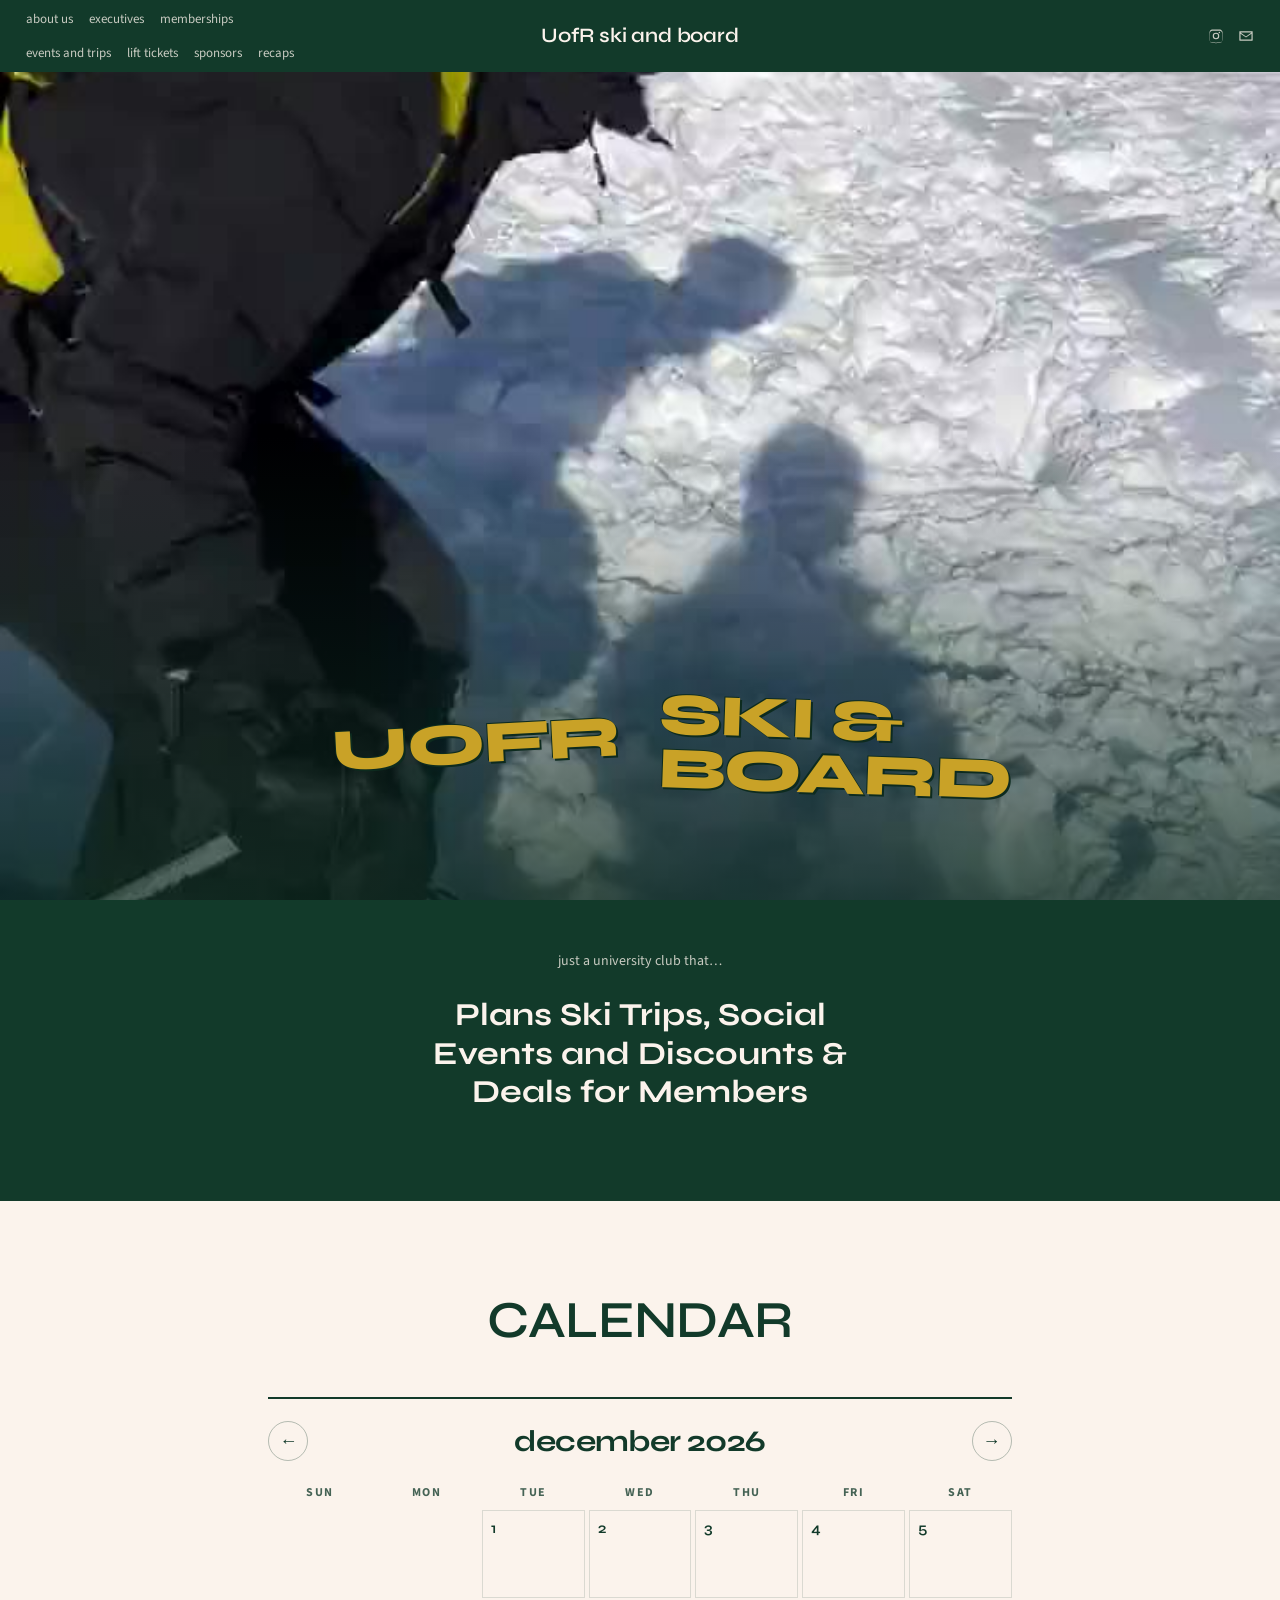
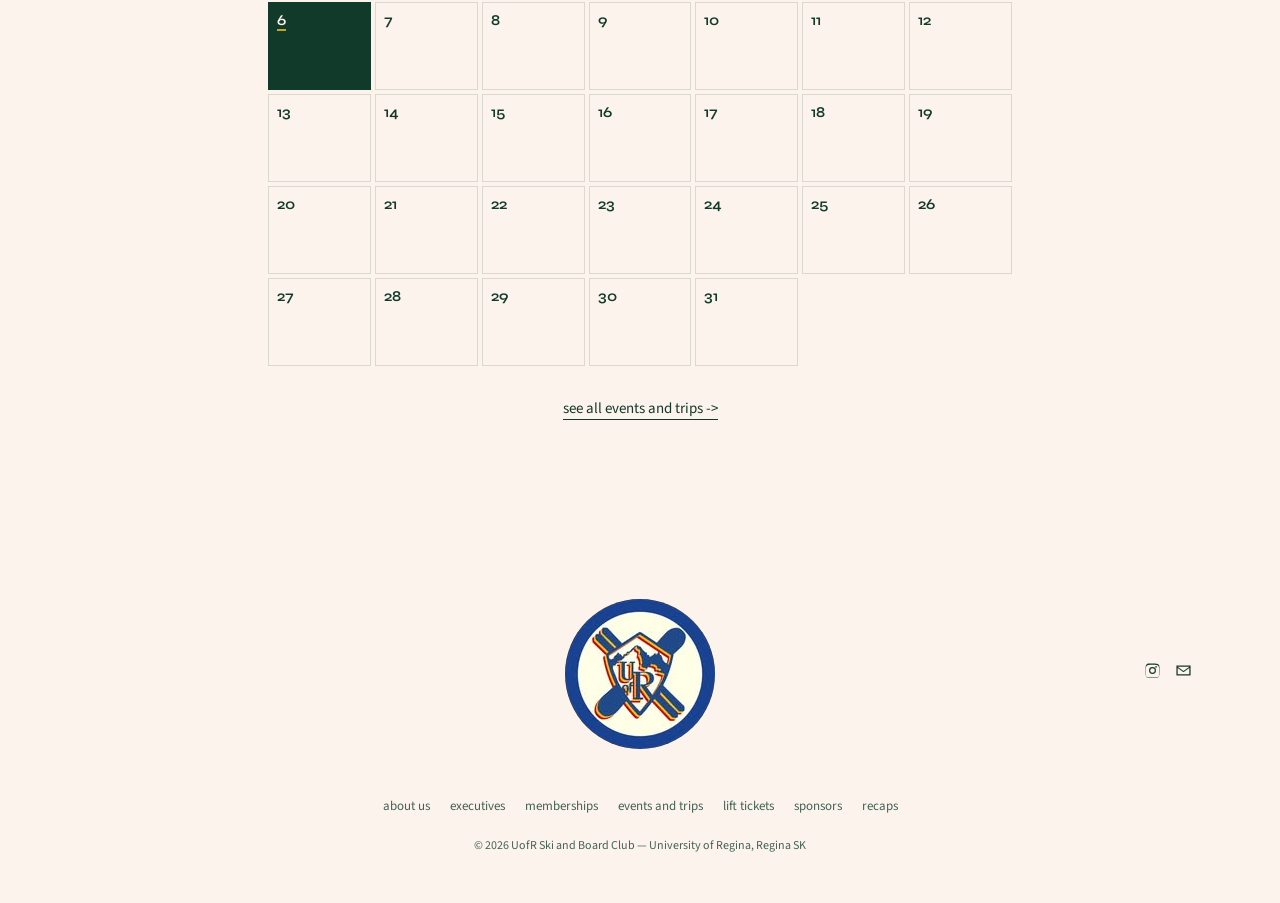
==== index.html @ d473a4e5 "Simplify memberships page to coming-soon message Co-Authored-By: Claude Opus 5.5 <noreply@anthropic." ====
<!DOCTYPE html>
<html lang="en">
<head>
  <meta charset="UTF-8" />
  <meta name="viewport" content="width=device-width, initial-scale=1.0" />
  <title>UofR Ski and Board</title>
  <link rel="stylesheet" href="css/styles.css?v=15" />
  <link rel="icon" href="favicon.ico" sizes="any" />
  <link rel="icon" type="image/png" sizes="32x32" href="images/logo/favicon-32.png" />
  <link rel="icon" type="image/png" sizes="192x192" href="images/logo/icon-192.png" />
  <link rel="apple-touch-icon" href="images/logo/apple-touch-icon.png" />
  <link rel="preconnect" href="https://fonts.googleapis.com" />
  <link rel="preconnect" href="https://fonts.gstatic.com" crossorigin />
  <link href="https://fonts.googleapis.com/css2?family=Syne:wght@500;600;700;800&family=Source+Sans+3:wght@400;600;700&display=swap" rel="stylesheet" />
</head>
<body>

  <header class="hdr">
    <div class="hdr-grid">
      <button class="hdr-toggle" id="hdrToggle" aria-label="Toggle menu" aria-expanded="false">
        <span></span><span></span><span></span>
      </button>

      <nav class="hdr-nav" id="hdrNav" aria-label="Main">
        <ul>
          <li><a href="about.html">about us</a></li>
          <li><a href="executives.html">executives</a></li>
          <li><a href="memberships.html">memberships</a></li>
          <li class="nav-break" aria-hidden="true"></li>
          <li><a href="events.html">events and trips</a></li>
          <li><a href="lift-tickets.html">lift tickets</a></li>
          <li><a href="sponsors.html">sponsors</a></li>
          <li><a href="recaps.html">recaps</a></li>
        </ul>
      </nav>

      <a class="hdr-brand" href="index.html">UofR ski and board</a>

      <div class="hdr-social">
        <a href="https://www.instagram.com/uofrskiandboard/" target="_blank" rel="noopener noreferrer" aria-label="Instagram"><svg viewBox="0 0 24 24" aria-hidden="true"><path d="M12 2.2c3.2 0 3.6 0 4.9.1 1.2.1 1.8.2 2.2.4.6.2 1 .5 1.4.9.4.4.7.8.9 1.4.2.4.3 1 .4 2.2.1 1.3.1 1.7.1 4.9s0 3.6-.1 4.9c-.1 1.2-.2 1.8-.4 2.2-.2.6-.5 1-.9 1.4-.4.4-.8.7-1.4.9-.4.2-1 .3-2.2.4-1.3.1-1.7.1-4.9.1s-3.6 0-4.9-.1c-1.2-.1-1.8-.2-2.2-.4-.6-.2-1-.5-1.4-.9-.4-.4-.7-.8-.9-1.4-.2-.4-.3-1-.4-2.2C2.2 15.6 2.2 15.2 2.2 12s0-3.6.1-4.9c.1-1.2.2-1.8.4-2.2.2-.6.5-1 .9-1.4.4-.4.8-.7 1.4-.9.4-.2 1-.3 2.2-.4C8.4 2.2 8.8 2.2 12 2.2zm0 1.8c-3.1 0-3.5 0-4.7.1-1.1.05-1.7.2-2.1.35-.5.2-.9.43-1.3.83-.4.4-.63.8-.83 1.3-.15.4-.3 1-.35 2.1-.06 1.2-.07 1.6-.07 4.7s0 3.5.07 4.7c.05 1.1.2 1.7.35 2.1.2.5.43.9.83 1.3.4.4.8.63 1.3.83.4.15 1 .3 2.1.35 1.2.06 1.6.07 4.7.07s3.5 0 4.7-.07c1.1-.05 1.7-.2 2.1-.35.5-.2.9-.43 1.3-.83.4-.4.63-.8.83-1.3.15-.4.3-1 .35-2.1.06-1.2.07-1.6.07-4.7s0-3.5-.07-4.7c-.05-1.1-.2-1.7-.35-2.1-.2-.5-.43-.9-.83-1.3-.4-.4-.8-.63-1.3-.83-.4-.15-1-.3-2.1-.35-1.2-.06-1.6-.07-4.7-.07zm0 3.1a4.9 4.9 0 110 9.8 4.9 4.9 0 010-9.8zm0 8.1a3.2 3.2 0 100-6.4 3.2 3.2 0 000 6.4zm6.2-8.3a1.15 1.15 0 11-2.3 0 1.15 1.15 0 012.3 0z"/></svg></a>
        <a href="mailto:uofrskiandboard@gmail.com" aria-label="Email"><svg viewBox="0 0 24 24" aria-hidden="true"><path d="M2.5 5h19c.28 0 .5.22.5.5v13c0 .28-.22.5-.5.5h-19a.5.5 0 01-.5-.5v-13c0-.28.22-.5.5-.5zm1.24 1.8L12 12.6l8.26-5.8H3.74zM20.2 17.2V8.5L12.4 14a.7.7 0 01-.8 0L3.8 8.5v8.7h16.4z"/></svg></a>
      </div>
    </div>
  </header>

  <section class="hero-bg">
    <video class="hero-video" autoplay muted loop playsinline preload="auto" poster="videos/hero-poster.jpg?v=2" aria-hidden="true">
      <source src="videos/hero.mp4?v=2" type="video/mp4" />
    </video>
    <div class="wrap">
      <div class="hero">
        <div class="wordmark wordmark--l">uofr</div>
        <div class="wordmark wordmark--r">ski &amp; board</div>
      </div>
    </div>
  </section>

  <section class="band band--dark band--flush">
    <div class="wrap center">
      <p class="tagline">just a university club that&hellip;</p>
      <p class="pitch">Plans Ski Trips, Social Events and Discounts &amp; Deals for Members</p>
    </div>
  </section>

  <section class="band band--light" id="calendar">
    <div class="wrap wrap--narrow">
      <h2 class="d1 upper center" style="margin-bottom: clamp(2rem, 4vw, 3rem);">calendar</h2>
      <div class="cal" id="cal">
        <div class="cal-head">
          <button class="cal-arrow" id="calPrev" type="button" aria-label="Previous month">&larr;</button>
          <h3 class="cal-title" id="calTitle" aria-live="polite"></h3>
          <button class="cal-arrow" id="calNext" type="button" aria-label="Next month">&rarr;</button>
        </div>
        <div class="cal-grid cal-dow" aria-hidden="true">
          <span>sun</span><span>mon</span><span>tue</span><span>wed</span><span>thu</span><span>fri</span><span>sat</span>
        </div>
        <div class="cal-grid cal-days" id="calDays"></div>
      </div>
      <p class="center" style="margin-top: 2rem;"><a class="link-ul" href="events.html">see all events and trips -&gt;</a></p>
    </div>
  </section>

  <footer class="ftr">
    <div class="wrap">
      <div class="ftr-grid">
        <div class="ftr-mark">
          <img class="ftr-logo" src="images/logo/logo.jpg" alt="UofR Ski and Board logo" width="150" height="150" />
        </div>
        <div class="ftr-social">
          <a href="https://www.instagram.com/uofrskiandboard/" target="_blank" rel="noopener noreferrer" aria-label="Instagram"><svg viewBox="0 0 24 24" aria-hidden="true"><path d="M12 2.2c3.2 0 3.6 0 4.9.1 1.2.1 1.8.2 2.2.4.6.2 1 .5 1.4.9.4.4.7.8.9 1.4.2.4.3 1 .4 2.2.1 1.3.1 1.7.1 4.9s0 3.6-.1 4.9c-.1 1.2-.2 1.8-.4 2.2-.2.6-.5 1-.9 1.4-.4.4-.8.7-1.4.9-.4.2-1 .3-2.2.4-1.3.1-1.7.1-4.9.1s-3.6 0-4.9-.1c-1.2-.1-1.8-.2-2.2-.4-.6-.2-1-.5-1.4-.9-.4-.4-.7-.8-.9-1.4-.2-.4-.3-1-.4-2.2C2.2 15.6 2.2 15.2 2.2 12s0-3.6.1-4.9c.1-1.2.2-1.8.4-2.2.2-.6.5-1 .9-1.4.4-.4.8-.7 1.4-.9.4-.2 1-.3 2.2-.4C8.4 2.2 8.8 2.2 12 2.2zm0 1.8c-3.1 0-3.5 0-4.7.1-1.1.05-1.7.2-2.1.35-.5.2-.9.43-1.3.83-.4.4-.63.8-.83 1.3-.15.4-.3 1-.35 2.1-.06 1.2-.07 1.6-.07 4.7s0 3.5.07 4.7c.05 1.1.2 1.7.35 2.1.2.5.43.9.83 1.3.4.4.8.63 1.3.83.4.15 1 .3 2.1.35 1.2.06 1.6.07 4.7.07s3.5 0 4.7-.07c1.1-.05 1.7-.2 2.1-.35.5-.2.9-.43 1.3-.83.4-.4.63-.8.83-1.3.15-.4.3-1 .35-2.1.06-1.2.07-1.6.07-4.7s0-3.5-.07-4.7c-.05-1.1-.2-1.7-.35-2.1-.2-.5-.43-.9-.83-1.3-.4-.4-.8-.63-1.3-.83-.4-.15-1-.3-2.1-.35-1.2-.06-1.6-.07-4.7-.07zm0 3.1a4.9 4.9 0 110 9.8 4.9 4.9 0 010-9.8zm0 8.1a3.2 3.2 0 100-6.4 3.2 3.2 0 000 6.4zm6.2-8.3a1.15 1.15 0 11-2.3 0 1.15 1.15 0 012.3 0z"/></svg></a>
          <a href="mailto:uofrskiandboard@gmail.com" aria-label="Email"><svg viewBox="0 0 24 24" aria-hidden="true"><path d="M2.5 5h19c.28 0 .5.22.5.5v13c0 .28-.22.5-.5.5h-19a.5.5 0 01-.5-.5v-13c0-.28.22-.5.5-.5zm1.24 1.8L12 12.6l8.26-5.8H3.74zM20.2 17.2V8.5L12.4 14a.7.7 0 01-.8 0L3.8 8.5v8.7h16.4z"/></svg></a>
        </div>
      </div>
      <nav class="ftr-nav" aria-label="Footer">
        <a href="about.html">about us</a>
        <a href="executives.html">executives</a>
        <a href="memberships.html">memberships</a>
        <a href="events.html">events and trips</a>
        <a href="lift-tickets.html">lift tickets</a>
        <a href="sponsors.html">sponsors</a>
        <a href="recaps.html">recaps</a>
      </nav>
      <p class="ftr-copy">&copy; 2026 UofR Ski and Board Club &mdash; University of Regina, Regina SK</p>
    </div>
  </footer>

  <script src="js/main.js?v=9"></script>
</body>
</html>
---- css/styles.css ----
/* ===================================================================
   UofR Ski and Board — structure modelled on the U of C club site:
   two-row nav top-left with a centred wordmark, full-bleed alternating
   dark / cream / tint bands, and a cream
   footer carrying the club logo.
   =================================================================== */

*, *::before, *::after { box-sizing: border-box; margin: 0; padding: 0; }

:root {
  --dark: #123a2a;          /* deep green band (the reference's plum) */
  --dark-2: #0d2b1f;
  --cream: #fbf3ec;         /* light band */
  --tint: #e6e0c8;          /* pale band (the reference's lavender)   */
  --accent: #c9a227;        /* gold (the reference's hot pink / red)  */
  --accent-deep: #9c7b12;

  --on-dark: #fbf3ec;
  --on-dark-soft: rgba(251, 243, 236, 0.78);
  --on-light: #123a2a;
  --on-light-soft: rgba(18, 58, 42, 0.78);

  --display: 'Syne', system-ui, sans-serif;
  --body: 'Source Sans 3', 'Source Sans Pro', system-ui, sans-serif;

  --hdr-h: 58px;
  --wrap: 1180px;
  --pad-x: clamp(1.25rem, 3vw, 2.5rem);
  --band-pad: clamp(3.5rem, 7vw, 6.5rem);
}

html { scroll-behavior: smooth; }

body {
  font-family: var(--body);
  font-size: 15px;
  line-height: 1.5;
  background: var(--cream);
  color: var(--on-light);
  padding-top: var(--hdr-h);
  -webkit-font-smoothing: antialiased;
}

a { color: inherit; text-decoration: none; }
img { display: block; max-width: 100%; }
ul { list-style: none; }

.wrap {
  max-width: var(--wrap);
  margin: 0 auto;
  padding: 0 var(--pad-x);
}

.wrap--narrow { max-width: 820px; }

/* ===== HEADER ===== */
.hdr {
  position: fixed;
  top: 0;
  left: 0;
  right: 0;
  z-index: 200;
  background: var(--dark);
  color: var(--on-dark);
  min-height: var(--hdr-h);
  display: flex;
  align-items: center;
}

.hdr-grid {
  width: 100%;
  max-width: 1440px;
  margin: 0 auto;
  padding: 0.5rem clamp(1rem, 2vw, 1.75rem);
  display: grid;
  grid-template-columns: 1fr auto 1fr;
  align-items: center;
  gap: 1rem;
}

.hdr-nav ul {
  display: flex;
  flex-wrap: wrap;
  gap: 0.35rem 1rem;
  max-width: 26rem;
}

.hdr-nav a {
  font-size: 0.8125rem;
  color: var(--on-dark-soft);
  padding-bottom: 1px;
  border-bottom: 1px solid transparent;
  transition: color 0.15s ease, border-color 0.15s ease;
}

.hdr-nav a:hover { color: var(--on-dark); }

.hdr-nav a[aria-current="page"] {
  color: var(--on-dark);
  border-bottom-color: var(--on-dark);
}

.hdr-brand {
  font-family: var(--display);
  font-weight: 600;
  font-size: clamp(1rem, 1.6vw, 1.3125rem);
  letter-spacing: -0.01em;
  white-space: nowrap;
  text-align: center;
}

.hdr-social {
  display: flex;
  justify-content: flex-end;
  align-items: center;
  gap: 0.9rem;
}

.hdr-social a {
  color: var(--on-dark-soft);
  display: flex;
  transition: color 0.15s ease;
}

.hdr-social a:hover { color: var(--accent); }
.hdr-social svg { width: 16px; height: 16px; fill: currentColor; }

.hdr-toggle {
  display: none;
  flex-direction: column;
  gap: 4px;
  background: none;
  border: none;
  cursor: pointer;
  padding: 6px 0;
}

.hdr-toggle span {
  display: block;
  width: 20px;
  height: 2px;
  background: var(--on-dark);
}

/* forces the two-row nav shape: about/execs/memberships, then the rest */
.hdr-nav .nav-break { flex-basis: 100%; height: 0; }

@media (max-width: 760px) {
  .hdr-nav .nav-break { display: none; }
}

/* ===== BANDS ===== */
.band { padding: var(--band-pad) 0; }

.band--dark  { background: var(--dark);  color: var(--on-dark); }
.band--light { background: var(--cream); color: var(--on-light); }
.band--tint  { background: var(--tint);  color: var(--on-light); }

.band--tall { padding: clamp(5rem, 12vw, 10rem) 0; }
.band--flush { padding-top: clamp(2rem, 4vw, 3.5rem); }

/* ===== TYPE ===== */
.d1, .d2, .d3, .d4 {
  font-family: var(--display);
  font-weight: 600;
  line-height: 1.12;
  letter-spacing: -0.01em;
}

.d1 { font-size: clamp(2rem, 4.4vw, 3.25rem); }
.d2 { font-size: clamp(1.625rem, 3.2vw, 2.375rem); }
.d3 { font-size: clamp(1.25rem, 2.2vw, 1.75rem); }
.d4 { font-size: clamp(1rem, 1.5vw, 1.1875rem); }

.upper { text-transform: uppercase; }
.center { text-align: center; }
.right { text-align: right; }
.accent { color: var(--accent); }

.lede {
  font-size: 1rem;
  line-height: 1.55;
}

.band--dark .lede { color: var(--on-dark-soft); }
.band--light .lede,
.band--tint .lede { color: var(--on-light-soft); }

.stack > * + * { margin-top: 1rem; }

.link-ul {
  border-bottom: 1px solid currentColor;
  transition: color 0.15s ease;
}

.link-ul:hover { color: var(--accent); }

/* ===== PLACEHOLDERS (swap for real photos) ===== */
.ph {
  display: flex;
  align-items: center;
  justify-content: center;
  text-align: center;
  padding: 1rem;
  border: 1px dashed currentColor;
  background:
    repeating-linear-gradient(135deg,
      rgba(128, 128, 128, 0.07) 0 12px,
      transparent 12px 24px);
}

.ph span {
  font-size: 0.6875rem;
  font-weight: 600;
  letter-spacing: 0.1em;
  text-transform: uppercase;
  opacity: 0.66;
}

.ph--portrait { aspect-ratio: 3 / 4; }
.ph--square   { aspect-ratio: 1 / 1; }
.ph--wide     { aspect-ratio: 16 / 9; }
.ph--black    { background: #000; border: none; color: var(--on-dark); }
.ph--black span { opacity: 0.85; }
.ph--logo     { aspect-ratio: 3 / 2; background-color: #fff; color: #555; border-style: solid; border-color: rgba(0,0,0,0.1); }

/* ===== HOME: FULL-SCREEN PHOTO HERO ===== */
.hero-bg {
  min-height: calc(100vh - var(--hdr-h));
  min-height: calc(100svh - var(--hdr-h));
  display: flex;
  align-items: flex-end;
  padding: clamp(3rem, 8vw, 6rem) 0;
  background:
    url('../images/home_screen/hero.jpg') 43% 40% / cover no-repeat,
    var(--dark);
}

.hero-bg { position: relative; overflow: hidden; isolation: isolate; }

.hero-video {
  position: absolute;
  inset: 0;
  width: 100%;
  height: 100%;
  object-fit: cover;
  object-position: 50% 40%;
  z-index: -2;
}

/* keeps the gold wordmark readable over the moving footage */
.hero-bg::after {
  content: '';
  position: absolute;
  inset: 0;
  background: linear-gradient(to bottom, rgba(13, 43, 31, 0) 45%, rgba(13, 43, 31, 0.75) 100%);
  z-index: -1;
}

/* hide the iOS play-button overlay; the video is started from JS instead */
.hero-video::-webkit-media-controls,
.hero-video::-webkit-media-controls-start-playback-button {
  display: none !important;
  -webkit-appearance: none;
}

@media (prefers-reduced-motion: reduce) {
  .hero-video { display: none; }
}

.hero-bg .wrap { width: 100%; }
.hero-bg .hero { grid-template-columns: 1fr 1fr; }

/* ===== HOME: HERO WORDMARK ===== */
.hero {
  display: grid;
  grid-template-columns: 1fr auto 1fr;
  align-items: center;
  gap: clamp(1rem, 3vw, 2.5rem);
}

.hero-photo { width: clamp(180px, 20vw, 260px); }

.wordmark {
  font-family: var(--display);
  font-weight: 800;
  font-size: clamp(1.75rem, 4.6vw, 3.75rem);
  line-height: 0.92;
  min-width: 0;
  overflow-wrap: break-word;
  letter-spacing: -0.02em;
  text-transform: uppercase;
  color: var(--accent);
  text-shadow:
     2px 2px 0 var(--dark-2),
    -1px -1px 0 var(--dark-2);
}

.wordmark--l { text-align: right; transform: rotate(-3deg); }
.wordmark--r { text-align: left;  transform: rotate(2deg); }

.tagline {
  font-size: 0.875rem;
  color: var(--on-dark-soft);
  margin-bottom: 1.5rem;
}

.pitch {
  font-family: var(--display);
  font-weight: 700;
  font-size: clamp(1.375rem, 2.8vw, 2rem);
  line-height: 1.2;
  max-width: 18ch;
  margin: 0 auto;
}

/* ===== TWO-COLUMN SPLITS ===== */
.split {
  display: grid;
  grid-template-columns: 1fr 1fr;
  gap: clamp(2rem, 6vw, 5rem);
  align-items: center;
}

.split--photo-left > :first-child { justify-self: center; width: min(100%, 420px); }

/* ===== EXECS: PECKING-ORDER TREE ===== */
.exec-sky {
  background: linear-gradient(to bottom, #cfe5f3 0%, #e9f2f4 55%, var(--cream) 100%);
  color: var(--on-light);
}

.tree {
  --w: clamp(68px, 11vw, 124px);   /* one exec's column width */
  --gap: clamp(0.5rem, 2vw, 1.5rem);
  --poop: #fffdf6;
  position: relative;
  margin-top: clamp(2.5rem, 5vw, 4rem);
  padding-bottom: 2rem;
  display: flex;
  flex-direction: column;
  align-items: center;
  gap: clamp(1.75rem, 4vw, 3rem);
}

/* the trunk */
.tree::before {
  content: '';
  position: absolute;
  top: calc(var(--w) * 0.6);
  bottom: 0;
  left: 50%;
  width: clamp(18px, 2.4vw, 30px);
  transform: translateX(-50%);
  background: linear-gradient(to right, #5a3418, #8a5a2e 40%, #6b4020);
  border-radius: 6px 6px 0 0;
}

.tier { position: relative; z-index: 1; display: flex; flex-direction: column; align-items: center; }

.tier-row { display: flex; justify-content: center; gap: var(--gap); }

/* the branch each tier sits on */
.branch {
  position: relative;
  height: clamp(12px, 1.6vw, 18px);
  width: calc(100% + var(--w) * 0.7);
  margin: -4px 0 0.6rem;
  background: linear-gradient(to bottom, #9a6a3a, #6b4020);
  border-radius: 999px;
  box-shadow: inset 0 -2px 0 rgba(0, 0, 0, 0.18);
}

/* cut-log ring on the end */
.branch::before {
  content: '';
  position: absolute;
  right: -2px;
  top: 50%;
  width: clamp(14px, 1.9vw, 21px);
  aspect-ratio: 1;
  transform: translateY(-50%);
  border-radius: 50%;
  background: radial-gradient(circle, #e2b77d 0 30%, #b8834a 32% 55%, #e2b77d 57% 70%, #7a4a24 72%);
}

.exec-photo {
  position: relative;
  width: var(--w);
  aspect-ratio: 1;
  border-radius: 50%;
  overflow: hidden;
  display: flex;
  align-items: center;
  justify-content: center;
  background: var(--dark);
  color: var(--accent);
  border: 3px solid #fff;
  box-shadow: 0 3px 10px rgba(18, 58, 42, 0.18);
  font-family: var(--display);
  font-weight: 800;
  font-size: calc(var(--w) * 0.3);
}

.exec-photo img { position: absolute; inset: 0; width: 100%; height: 100%; object-fit: cover; }

.exec-tag {
  width: var(--w);
  text-align: center;
  font-size: clamp(0.625rem, 1.1vw, 0.8125rem);
  line-height: 1.25;
  background: var(--cream);
  border-radius: 6px;
  padding: 0.35rem 0.25rem;
  box-shadow: 0 1px 4px rgba(18, 58, 42, 0.12);
}

.exec-tag strong { display: block; font-weight: 700; }
.exec-tag span { display: block; color: var(--on-light-soft); font-size: 0.9em; }

/* drips hanging off soiled branches */
.tier:not(.tier--1) .branch::after {
  content: '';
  position: absolute;
  left: 8%;
  right: 12%;
  top: 40%;
  height: var(--drip, 14px);
  background:
    radial-gradient(ellipse 5px 9px at 50% 30%, var(--poop) 95%, transparent) 0 0 / var(--drip-gap, 46px) 100% repeat-x;
  filter: drop-shadow(0 1px 0 rgba(0, 0, 0, 0.08));
}

/* droppings caked along the top of the lower branches */
.tier--3 .branch { box-shadow: inset 0 3px 0 var(--poop), inset 0 -2px 0 rgba(0, 0, 0, 0.18); }
.tier--4 .branch { box-shadow: inset 0 5px 0 var(--poop), inset 0 -2px 0 rgba(0, 0, 0, 0.18); }
.tier--5 .branch { box-shadow: inset 0 7px 0 var(--poop), inset 0 -2px 0 rgba(0, 0, 0, 0.18); }

.tier--2 { --drip: 10px; --drip-gap: 90px; }
.tier--3 { --drip: 14px; --drip-gap: 44px; }
.tier--4 { --drip: 18px; --drip-gap: 30px; }
.tier--5 { --drip: 24px; --drip-gap: 20px; }

/* ===== LISTS ===== */
.bullets { padding-left: 1.25rem; }

.bullets li {
  list-style: disc;
  margin-bottom: 0.6rem;
  font-size: 0.9375rem;
}

.bullets--center {
  padding-left: 0;
  text-align: center;
}

.bullets--center li { list-style: none; }
.bullets--center li::before { content: '\2022\00a0\00a0'; }

.bullets strong { color: var(--accent); }

/* ===== LOGO GRIDS (lift tickets / sponsors) ===== */
.logo-grid {
  display: grid;
  grid-template-columns: repeat(3, 1fr);
  gap: clamp(1.5rem, 4vw, 3.25rem);
}

.logo-grid--4 { grid-template-columns: repeat(4, 1fr); }

.logo-card { text-align: center; }

.logo-card .ph { margin-bottom: 0.9rem; }

/* sponsor logos come in every shape and colour: sit each on its own tile */
.logo-tile {
  aspect-ratio: 3 / 2;
  display: flex;
  align-items: center;
  justify-content: center;
  padding: 1.25rem 1.5rem;
  margin-bottom: 0.9rem;
  background: #fff;
  border: 1px solid rgba(0, 0, 0, 0.08);
}

/* for logos drawn in white */
.logo-tile--dark { background: var(--dark); border-color: var(--dark); }

.logo-tile img {
  width: 100%;
  height: 100%;
  object-fit: contain;
}

.logo-card h3 {
  font-family: var(--body);
  font-size: 0.875rem;
  font-weight: 700;
  margin-bottom: 0.3rem;
}

.logo-card p {
  font-size: 0.8125rem;
  line-height: 1.45;
}

.band--light .logo-card p { color: var(--on-light-soft); }

/* ===== RECAPS PHOTOS ===== */
.photo-grid {
  columns: 3;
  column-gap: 0.75rem;
}

.photo-grid img {
  width: 100%;
  height: auto;
  margin-bottom: 0.75rem;
  break-inside: avoid;
  background: var(--tint);
}

/* ===== FOOTER ===== */
.ftr {
  background: var(--cream);
  color: var(--on-light);
  padding: clamp(3rem, 7vw, 6rem) 0 clamp(2rem, 4vw, 3rem);
}

.ftr-grid {
  display: grid;
  grid-template-columns: 1fr auto 1fr;
  align-items: center;
  gap: 1.5rem;
}

.ftr-mark {
  grid-column: 2;
  width: clamp(110px, 12vw, 150px);
}

/* the logo is a circle on a square image: clip off the corners */
.ftr-logo {
  width: 100%;
  height: auto;
  aspect-ratio: 1 / 1;
  border-radius: 50%;
  object-fit: cover;
}

.ftr-social {
  grid-column: 3;
  display: flex;
  justify-content: flex-end;
  gap: 0.85rem;
}

.ftr-social svg { width: 17px; height: 17px; fill: currentColor; }
.ftr-social a:hover { color: var(--accent-deep); }

.ftr-nav {
  display: flex;
  flex-wrap: wrap;
  justify-content: center;
  gap: 0.5rem 1.25rem;
  margin-top: clamp(2rem, 4vw, 3rem);
  font-size: 0.8125rem;
  color: var(--on-light-soft);
}

.ftr-nav a:hover { color: var(--accent-deep); }

.ftr-copy {
  margin-top: 1.25rem;
  text-align: center;
  font-size: 0.75rem;
  color: var(--on-light-soft);
}

/* ===== CALENDAR (homepage) ===== */
.cal { border-top: 2px solid var(--on-light); padding-top: 1.25rem; }

.cal-head {
  display: flex;
  align-items: center;
  justify-content: space-between;
  margin-bottom: 1.25rem;
}

.cal-title {
  font-family: var(--display);
  font-weight: 700;
  font-size: clamp(1.375rem, 2.4vw, 1.875rem);
  letter-spacing: -0.02em;
  text-transform: lowercase;
}

.cal-arrow {
  width: 2.5rem;
  height: 2.5rem;
  border-radius: 50%;
  border: 1px solid rgba(18, 58, 42, 0.3);
  background: none;
  color: var(--on-light);
  font-size: 1.125rem;
  cursor: pointer;
  transition: background 0.15s ease, color 0.15s ease, border-color 0.15s ease;
}

.cal-arrow:hover { background: var(--dark); color: var(--on-dark); border-color: var(--dark); }
.cal-arrow:focus-visible { outline: 2px solid var(--accent); outline-offset: 2px; }

.cal-grid {
  display: grid;
  grid-template-columns: repeat(7, 1fr);
  gap: 4px;
}

.cal-dow span {
  font-size: 0.75rem;
  font-weight: 700;
  letter-spacing: 0.12em;
  text-transform: uppercase;
  text-align: center;
  color: var(--on-light-soft);
  padding-bottom: 0.5rem;
}

.cal-day {
  min-height: clamp(3rem, 9vw, 5.5rem);
  padding: 0.4rem 0.5rem;
  border: 1px solid rgba(18, 58, 42, 0.14);
  font-family: var(--display);
  font-weight: 600;
  font-size: 0.9375rem;
}

.cal-day--empty { border-color: transparent; }

.cal-day--today {
  background: var(--dark);
  color: var(--on-dark);
  border-color: var(--dark);
}

.cal-day--today span { border-bottom: 2px solid var(--accent); }

/* ===== RESPONSIVE ===== */
@media (max-width: 900px) {
  .logo-grid, .logo-grid--4 { grid-template-columns: repeat(2, 1fr); }
  .photo-grid { columns: 2; }
}

@media (max-width: 760px) {
  .hdr-grid { grid-template-columns: auto 1fr auto; }

  .hdr-nav {
    position: fixed;
    inset: var(--hdr-h) 0 0;
    background: var(--dark);
    display: none;
    padding: 2rem var(--pad-x);
  }

  .hdr-nav.open { display: block; }

  .hdr-nav ul {
    flex-direction: column;
    gap: 1.1rem;
    max-width: none;
  }

  .hdr-nav a { font-size: 1.25rem; font-family: var(--display); }

  .hdr-toggle { display: flex; }
  .hdr-brand { text-align: center; }
  .hdr-social { gap: 0.7rem; }

  .hero {
    grid-template-columns: 1fr;
    justify-items: center;
    gap: 1.25rem;
  }

  .wordmark--l, .wordmark--r { text-align: center; transform: none; }
  .hero-bg .hero { grid-template-columns: 1fr; gap: 0.25rem; }
  .hero-photo { width: min(70%, 260px); }

  .split { grid-template-columns: 1fr; }
  .split--photo-left > :first-child { width: min(100%, 320px); }

  .ftr-grid { grid-template-columns: 1fr; justify-items: center; }
  .ftr-mark, .ftr-social { grid-column: 1; }
  .ftr-social { justify-content: center; }
}

@media (max-width: 520px) {
  .logo-grid { grid-template-columns: 1fr; }
  .logo-grid--4 { grid-template-columns: repeat(2, 1fr); gap: 1rem; }
  .photo-grid { columns: 1; }
  .cal-day { padding: 0.3rem; font-size: 0.8125rem; }
}
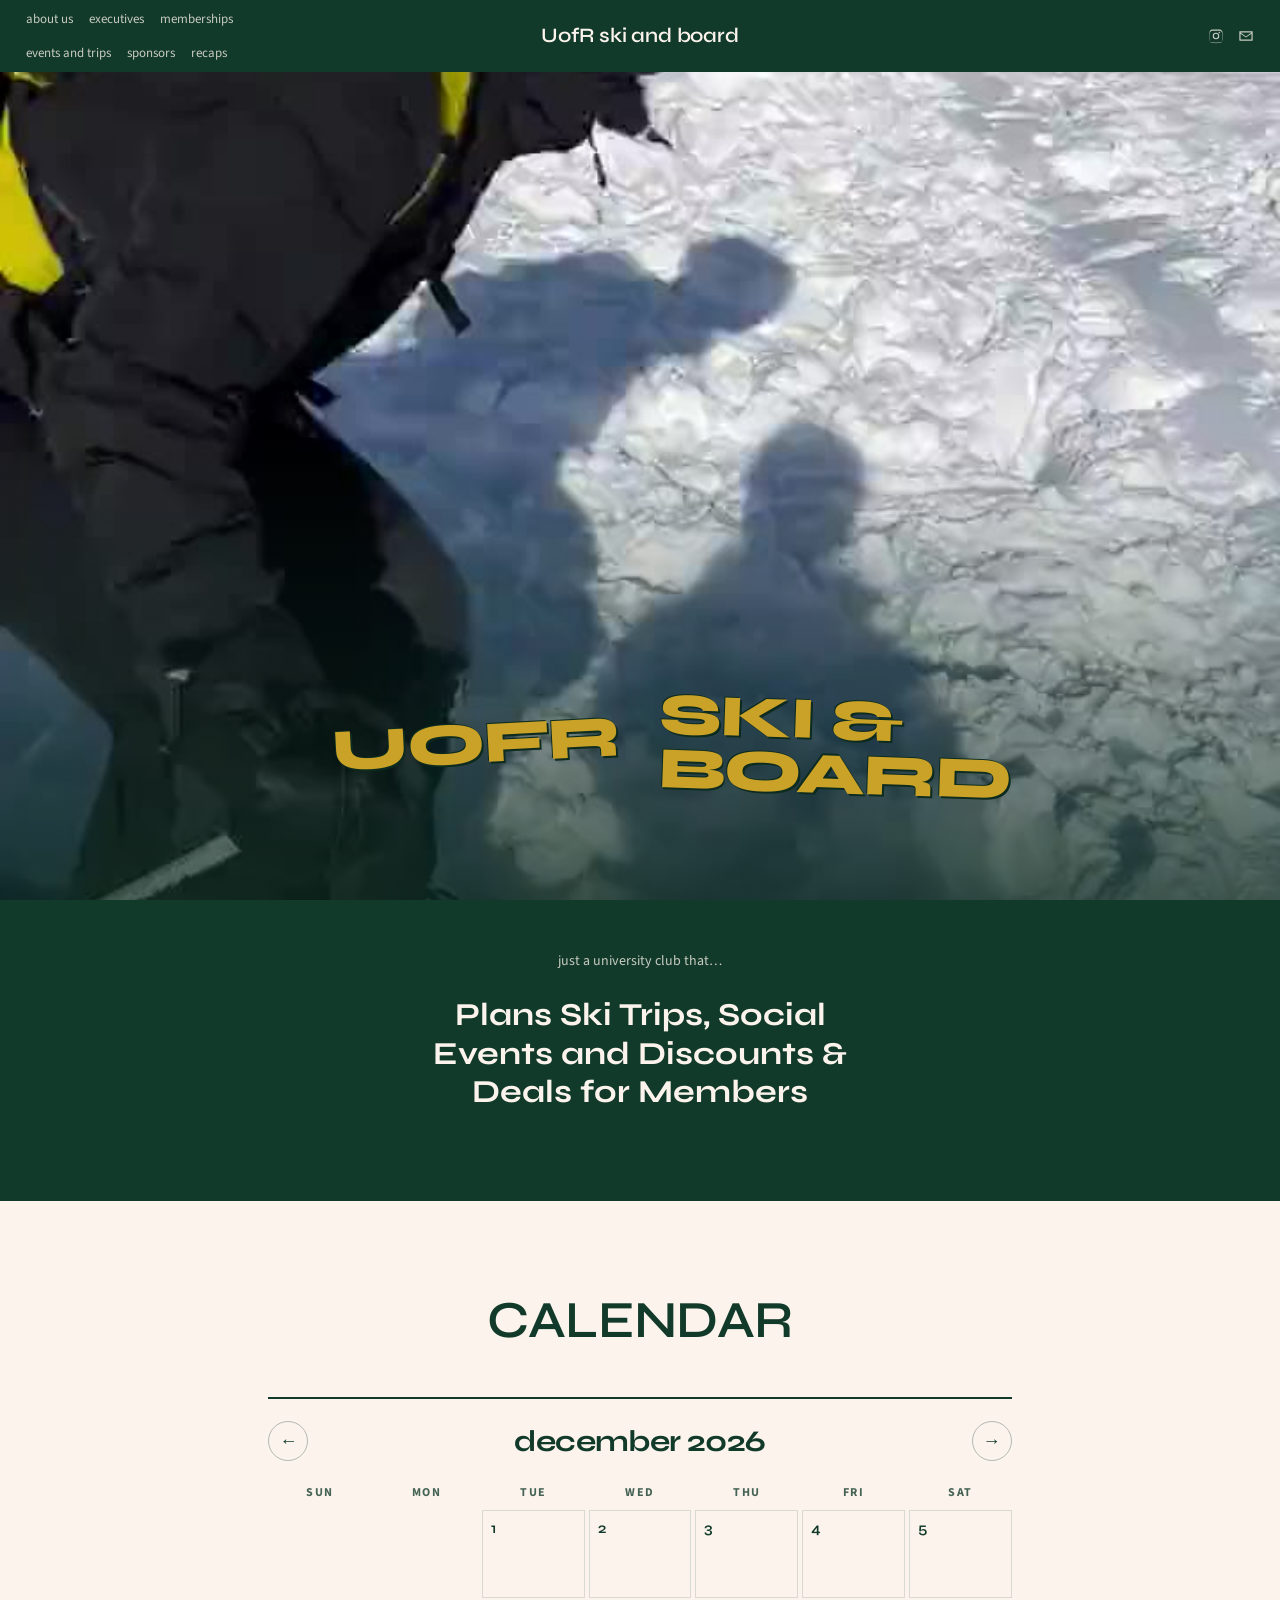
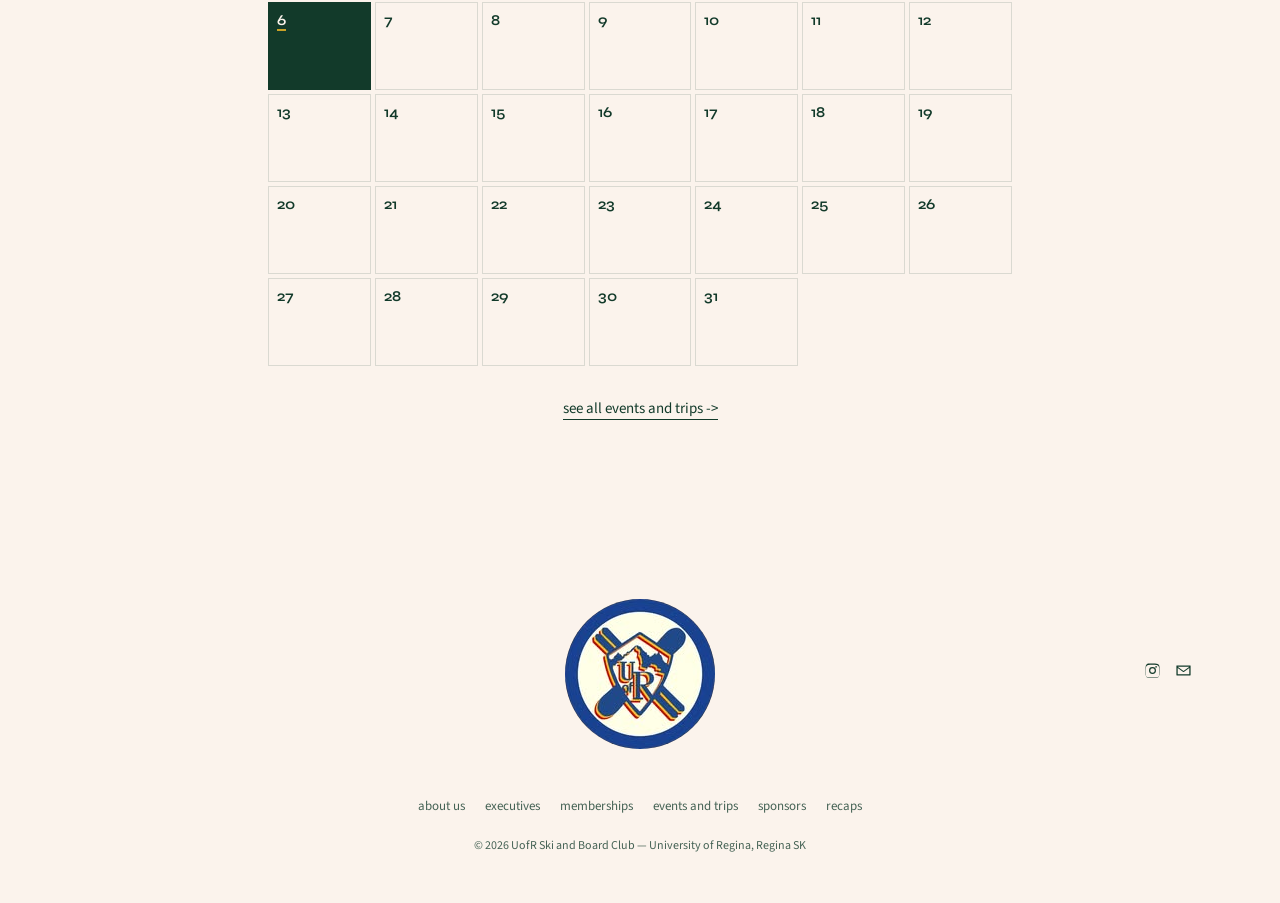
==== commit ef36e150: "Swap Malty National for Blackfly; remove lift tickets page Discounted lift tickets will move under t" ====
--- a/index.html
+++ b/index.html
@@ -4,7 +4,7 @@
   <meta charset="UTF-8" />
   <meta name="viewport" content="width=device-width, initial-scale=1.0" />
   <title>UofR Ski and Board</title>
-  <link rel="stylesheet" href="css/styles.css?v=15" />
+  <link rel="stylesheet" href="css/styles.css?v=16" />
   <link rel="icon" href="favicon.ico" sizes="any" />
   <link rel="icon" type="image/png" sizes="32x32" href="images/logo/favicon-32.png" />
   <link rel="icon" type="image/png" sizes="192x192" href="images/logo/icon-192.png" />
@@ -28,7 +28,6 @@
           <li><a href="memberships.html">memberships</a></li>
           <li class="nav-break" aria-hidden="true"></li>
           <li><a href="events.html">events and trips</a></li>
-          <li><a href="lift-tickets.html">lift tickets</a></li>
           <li><a href="sponsors.html">sponsors</a></li>
           <li><a href="recaps.html">recaps</a></li>
         </ul>
@@ -96,7 +95,6 @@
         <a href="executives.html">executives</a>
         <a href="memberships.html">memberships</a>
         <a href="events.html">events and trips</a>
-        <a href="lift-tickets.html">lift tickets</a>
         <a href="sponsors.html">sponsors</a>
         <a href="recaps.html">recaps</a>
       </nav>
--- a/css/styles.css
+++ b/css/styles.css
@@ -441,26 +441,7 @@
 .tier--4 { --drip: 18px; --drip-gap: 30px; }
 .tier--5 { --drip: 24px; --drip-gap: 20px; }
 
-/* ===== LISTS ===== */
-.bullets { padding-left: 1.25rem; }
-
-.bullets li {
-  list-style: disc;
-  margin-bottom: 0.6rem;
-  font-size: 0.9375rem;
-}
-
-.bullets--center {
-  padding-left: 0;
-  text-align: center;
-}
-
-.bullets--center li { list-style: none; }
-.bullets--center li::before { content: '\2022\00a0\00a0'; }
-
-.bullets strong { color: var(--accent); }
-
-/* ===== LOGO GRIDS (lift tickets / sponsors) ===== */
+/* ===== LOGO GRIDS (sponsors) ===== */
 .logo-grid {
   display: grid;
   grid-template-columns: repeat(3, 1fr);
